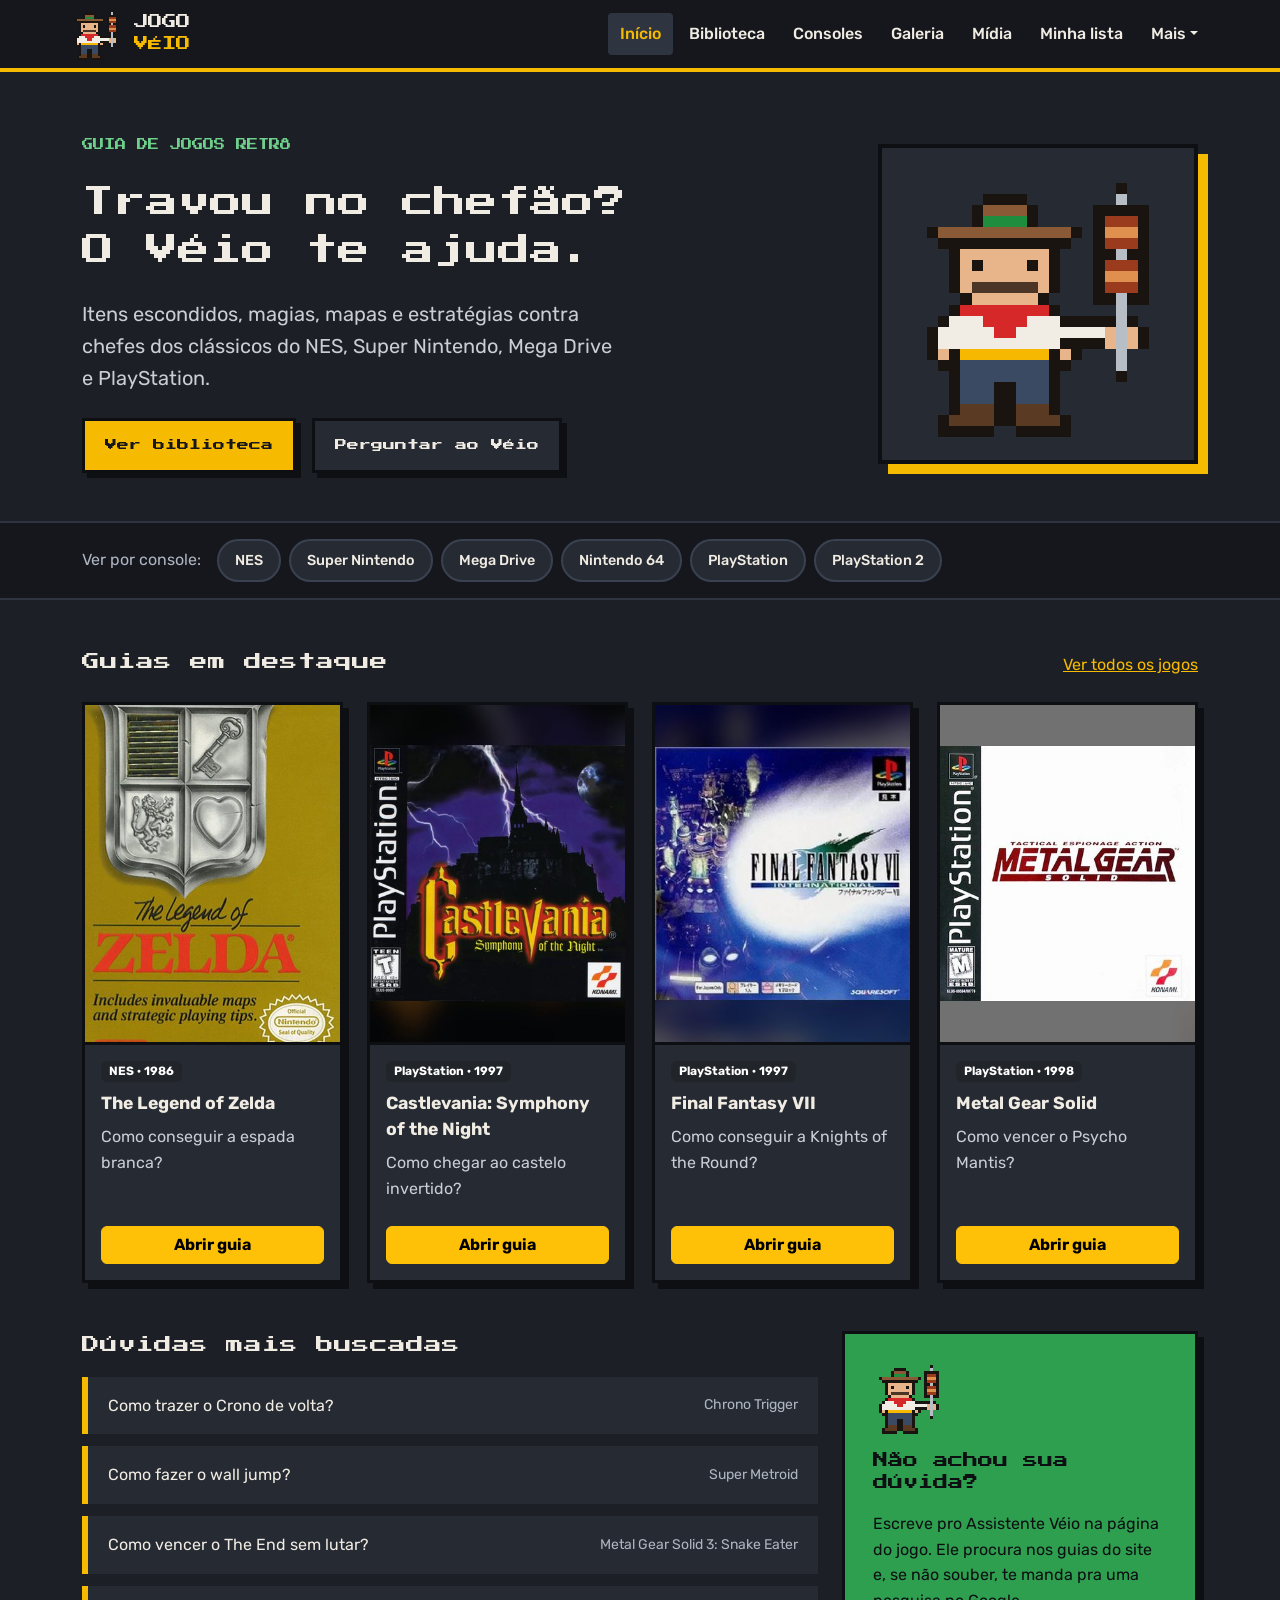
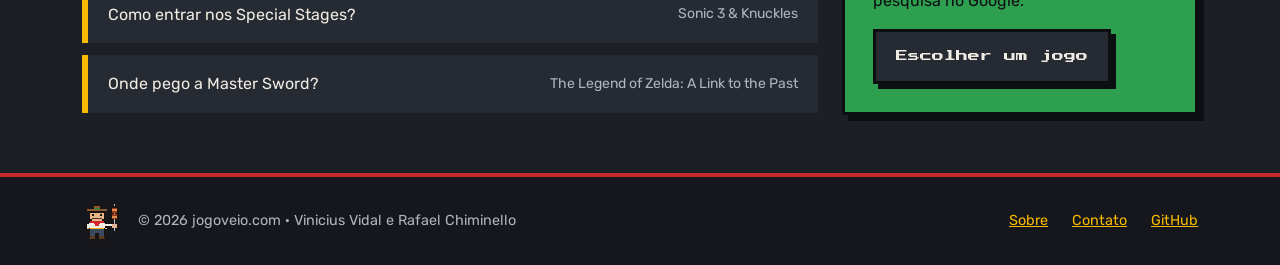
==== index.html @ 81c116ad "Primeira versão do Jogo Véio" ====
<!DOCTYPE html>
<html lang="pt-BR">
<head>
  <meta charset="UTF-8">
  <meta name="viewport" content="width=device-width, initial-scale=1.0">
  <title>Jogo Véio | Guia de jogos retrô</title>
  <link rel="icon" href="img/favicon.png">
  <link rel="stylesheet" href="css/bootstrap.min.css">
  <link rel="stylesheet" href="css/estilo.css">
</head>
<body>
  <header id="topo">
    <nav class="navbar navbar-expand-lg navbar-dark container py-2">
      <a class="marca" href="index.html">
        <img class="pixelado" src="img/logo.png" alt="Logo do Jogo Véio: gaúcho em pixel art segurando um espeto">
        <span class="marca-nome">JOGO<br><span>VÉIO</span></span>
      </a>
      <button class="navbar-toggler" type="button" data-bs-toggle="collapse" data-bs-target="#menu" aria-controls="menu" aria-expanded="false" aria-label="Abrir menu">
        <span class="navbar-toggler-icon"></span>
      </button>
      <div class="collapse navbar-collapse justify-content-end" id="menu">
        <ul class="navbar-nav gap-1 mt-3 mt-lg-0">
          <li class="nav-item"><a class="menu-link d-block ativo" href="index.html">Início</a></li>
          <li class="nav-item"><a class="menu-link d-block" href="biblioteca.html">Biblioteca</a></li>
          <li class="nav-item"><a class="menu-link d-block" href="consoles.html">Consoles</a></li>
          <li class="nav-item"><a class="menu-link d-block" href="galeria.html">Galeria</a></li>
          <li class="nav-item"><a class="menu-link d-block" href="midia.html">Mídia</a></li>
          <li class="nav-item"><a class="menu-link d-block" href="minha-lista.html">Minha lista</a></li>
          <li class="nav-item dropdown">
            <a class="menu-link d-block dropdown-toggle" href="#" role="button" data-bs-toggle="dropdown" aria-expanded="false">Mais</a>
            <ul class="dropdown-menu dropdown-menu-end">
              <li><a class="dropdown-item" href="comparativo.html">Comparativo</a></li>
              <li><a class="dropdown-item" href="sobre.html">Sobre</a></li>
              <li><a class="dropdown-item" href="contato.html">Contato</a></li>
              <li><hr class="dropdown-divider"></li>
              <li><a class="dropdown-item" href="https://retroachievements.org" target="_blank" rel="noopener">RetroAchievements</a></li>
              <li><a class="dropdown-item" href="https://github.com" target="_blank" rel="noopener">GitHub do projeto</a></li>
            </ul>
          </li>
        </ul>
      </div>
    </nav>
  </header>
  <main>
    <section id="destaque">
      <div class="container d-flex flex-wrap align-items-center justify-content-between gap-5">
        <div class="d-flex flex-column gap-4" style="flex: 1 1 30rem;">
          <p class="destaque-sub m-0">GUIA DE JOGOS RETRÔ</p>
          <h1 class="m-0">Travou no chefão?<br>O Véio te ajuda.</h1>
          <p class="texto-suave fs-5 m-0" style="max-width: 34rem;">Itens escondidos, magias, mapas e estratégias contra chefes dos clássicos do NES, Super Nintendo, Mega Drive e PlayStation.</p>
          <div class="d-flex flex-wrap gap-3">
            <a class="botao-pixel botao-amarelo" href="biblioteca.html">Ver biblioteca</a>
            <a class="botao-pixel botao-escuro" href="jogo.html?id=zelda#assistente">Perguntar ao Véio</a>
          </div>
        </div>
        <div class="moldura-logo mx-auto mx-lg-0">
          <img class="pixelado" src="img/logo.png" alt="">
        </div>
      </div>
    </section>

    <section class="faixa-consoles py-3" aria-label="Filtrar por console">
      <div class="container d-flex flex-wrap align-items-center gap-2">
        <span class="texto-apagado me-2">Ver por console:</span>
        <a class="pilula" href="biblioteca.html?console=NES">NES</a>
        <a class="pilula" href="biblioteca.html?console=Super Nintendo">Super Nintendo</a>
        <a class="pilula" href="biblioteca.html?console=Mega Drive">Mega Drive</a>
        <a class="pilula" href="biblioteca.html?console=Nintendo 64">Nintendo 64</a>
        <a class="pilula" href="biblioteca.html?console=PlayStation">PlayStation</a>
        <a class="pilula" href="biblioteca.html?console=PlayStation 2">PlayStation 2</a>
      </div>
    </section>

    <section class="container py-5">
      <div class="d-flex flex-wrap justify-content-between align-items-baseline gap-2 mb-2">
        <h2>Guias em destaque</h2>
        <a href="biblioteca.html">Ver todos os jogos</a>
      </div>
      <div class="row g-4" id="destaques"></div>
    </section>

    <section class="container pb-5">
      <div class="row g-4">
        <div class="col-lg-8">
          <h2>Dúvidas mais buscadas</h2>
          <div class="lista-duvidas" id="duvidas-populares"></div>
        </div>
        <aside class="col-lg-4">
          <div class="caixa-assistente d-flex flex-column gap-3">
            <img class="pixelado" src="img/logo.png" alt="" width="72" height="72">
            <h2 class="m-0">Não achou sua dúvida?</h2>
            <p class="m-0">Escreve pro Assistente Véio na página do jogo. Ele procura nos guias do site e, se não souber, te manda pra uma pesquisa no Google.</p>
            <a class="botao-pixel botao-escuro align-self-start" href="biblioteca.html">Escolher um jogo</a>
          </div>
        </aside>
      </div>
    </section>
  </main>

  <footer id="rodape">
    <div class="container py-4 d-flex flex-wrap gap-3 justify-content-between align-items-center">
      <div class="d-flex align-items-center gap-3">
        <img class="pixelado" src="img/logo.png" alt="">
        <span>© 2026 jogoveio.com · Vinicius Vidal e Rafael Chiminello</span>
      </div>
      <div class="d-flex gap-4">
        <a href="sobre.html">Sobre</a>
        <a href="contato.html">Contato</a>
        <a href="https://github.com" target="_blank" rel="noopener">GitHub</a>
      </div>
    </div>
  </footer>
  <script src="js/bootstrap.bundle.min.js"></script>
  <script src="js/dados.js"></script>
  <script src="js/inicio.js"></script>
</body>
</html>
---- css/estilo.css ----
/*
  Jogo Véio - jogoveio.com
  Arquivo: estilo.css
  Descrição: estilos gerais do site (cores, fontes, menu, cards, páginas e responsividade).
  Autores: Vinicius Vidal e Rafael Chiminello
  Disciplina: Desenvolvimento Front-End para Web - Universidade Positivo - 2026
*/

@font-face {
  font-family: "Press Start 2P";
  src: url("../fonts/press-start-2p.woff2") format("woff2");
  font-weight: 400;
  font-display: swap;
}

@font-face {
  font-family: "Rubik";
  src: url("../fonts/rubik-400.woff2") format("woff2");
  font-weight: 400;
  font-display: swap;
}

@font-face {
  font-family: "Rubik";
  src: url("../fonts/rubik-500.woff2") format("woff2");
  font-weight: 500;
  font-display: swap;
}

@font-face {
  font-family: "Rubik";
  src: url("../fonts/rubik-700.woff2") format("woff2");
  font-weight: 700;
  font-display: swap;
}

:root {
  --fundo: #1C1F25;
  --fundo-escuro: #15171C;
  --superficie: #262B33;
  --superficie-2: #2F3540;
  --borda: #3A4150;
  --texto: #F1ECE3;
  --texto-suave: #C9CED6;
  --texto-apagado: #AEB5C1;
  --amarelo: #F6BA00;
  --amarelo-claro: #FFD34D;
  --verde: #2E9E4F;
  --verde-claro: #6FD08C;
  --vermelho: #C62B2B;
  --preto: #0D0F12;
  --fonte-pixel: "Press Start 2P", "Courier New", monospace;
  --fonte-texto: "Rubik", "Segoe UI", Arial, sans-serif;
}

body {
  background-color: var(--fundo);
  color: var(--texto);
  font-family: var(--fonte-texto);
  font-size: 1rem;
  line-height: 1.6;
  min-height: 100vh;
  display: flex;
  flex-direction: column;
}

main {
  flex: 1;
}

h1,
h2,
h3 {
  font-family: var(--fonte-pixel);
  line-height: 1.5;
  font-weight: 400;
}

h1 {
  font-size: 1.6rem;
}

h2 {
  font-size: 1.1rem;
  margin-bottom: 1.25rem;
}

h3 {
  font-size: 0.85rem;
}

a {
  color: var(--amarelo);
}

a:hover {
  color: var(--amarelo-claro);
}

img {
  max-width: 100%;
}

:focus-visible {
  outline: 3px solid var(--amarelo);
  outline-offset: 2px;
}

.pixelado {
  image-rendering: pixelated;
}

.texto-suave {
  color: var(--texto-suave);
}

.texto-apagado {
  color: var(--texto-apagado);
}

#topo {
  background-color: var(--fundo-escuro);
  border-bottom: 4px solid var(--amarelo);
}

.marca {
  display: flex;
  align-items: center;
  gap: 0.75rem;
  color: var(--texto);
  text-decoration: none;
}

.marca:hover {
  color: var(--texto);
}

.marca img {
  width: 52px;
  height: 52px;
}

.marca-nome {
  font-family: var(--fonte-pixel);
  font-size: 0.9rem;
  line-height: 1.5;
}

.marca-nome span {
  color: var(--amarelo);
}

.menu-link {
  color: var(--texto);
  font-weight: 500;
  padding: 0.5rem 0.75rem;
  border-radius: 4px;
  text-decoration: none;
  transition: background-color 0.15s, color 0.15s;
}

.menu-link:hover,
.menu-link.ativo {
  background-color: var(--superficie-2);
  color: var(--amarelo);
}

.navbar-toggler {
  border: 2px solid var(--borda);
}

.dropdown-menu {
  background-color: var(--superficie);
  border: 2px solid var(--borda);
}

.dropdown-item {
  color: var(--texto);
}

.dropdown-item:hover,
.dropdown-item:focus {
  background-color: var(--superficie-2);
  color: var(--amarelo);
}

.botao-pixel {
  display: inline-block;
  font-family: var(--fonte-pixel);
  font-size: 0.75rem;
  line-height: 1.4;
  padding: 1rem 1.25rem;
  border: 3px solid var(--preto);
  box-shadow: 5px 5px 0 var(--preto);
  text-decoration: none;
  cursor: pointer;
  transition: transform 0.1s, box-shadow 0.1s;
}

.botao-pixel:hover {
  transform: translate(2px, 2px);
  box-shadow: 3px 3px 0 var(--preto);
}

.botao-amarelo {
  background-color: var(--amarelo);
  color: var(--fundo-escuro);
}

.botao-amarelo:hover {
  color: var(--fundo-escuro);
}

.botao-escuro {
  background-color: var(--superficie);
  color: var(--texto);
}

.botao-escuro:hover {
  color: var(--texto);
}

.botao-verde {
  background-color: var(--verde);
  color: var(--fundo-escuro);
}

#destaque {
  padding: 4rem 0 3rem;
}

#destaque h1 {
  font-size: 2rem;
}

.destaque-sub {
  color: var(--verde-claro);
  font-family: var(--fonte-pixel);
  font-size: 0.7rem;
}

.moldura-logo {
  width: 320px;
  max-width: 100%;
  aspect-ratio: 1 / 1;
  background-color: var(--superficie);
  border: 4px solid var(--preto);
  box-shadow: 10px 10px 0 var(--amarelo);
  display: flex;
  align-items: center;
  justify-content: center;
}

.moldura-logo img {
  width: 85%;
}

.faixa-consoles {
  background-color: var(--fundo-escuro);
  border-top: 2px solid var(--superficie-2);
  border-bottom: 2px solid var(--superficie-2);
}

.pilula {
  background-color: var(--superficie);
  color: var(--texto);
  border: 2px solid var(--borda);
  border-radius: 999px;
  padding: 0.5rem 1rem;
  font-size: 0.9rem;
  font-weight: 500;
  text-decoration: none;
  white-space: nowrap;
  cursor: pointer;
}

.pilula:hover {
  border-color: var(--amarelo);
  color: var(--amarelo);
}

.pilula.ativa {
  background-color: var(--amarelo);
  border-color: var(--amarelo);
  color: var(--fundo-escuro);
}

.card-jogo {
  background-color: var(--superficie);
  border: 3px solid var(--preto);
  border-radius: 0;
  box-shadow: 6px 6px 0 var(--preto);
  color: var(--texto);
  height: 100%;
}

.card-jogo .card-img-top {
  border-radius: 0;
  aspect-ratio: 3 / 4;
  object-fit: cover;
  object-position: center;
  border-bottom: 3px solid var(--preto);
}

.card-jogo .card-title {
  font-family: var(--fonte-texto);
  font-size: 1.1rem;
  font-weight: 700;
}

.lista-duvidas a {
  display: flex;
  justify-content: space-between;
  align-items: center;
  gap: 1rem;
  background-color: var(--superficie);
  color: var(--texto);
  text-decoration: none;
  padding: 1rem 1.25rem;
  border-left: 6px solid var(--amarelo);
  margin-bottom: 0.75rem;
}

.lista-duvidas a:hover {
  background-color: var(--superficie-2);
}

.caixa-assistente {
  background-color: var(--verde);
  color: var(--preto);
  border: 3px solid var(--preto);
  box-shadow: 6px 6px 0 var(--preto);
  padding: 1.75rem;
}

.caixa-assistente h2 {
  font-size: 0.95rem;
}

.campo-busca {
  background-color: var(--superficie);
  color: var(--texto);
  border: 2px solid var(--borda);
  border-radius: 4px;
  min-height: 48px;
}

.campo-busca::placeholder {
  color: var(--texto-apagado);
}

.campo-busca:focus {
  background-color: var(--superficie);
  color: var(--texto);
  border-color: var(--amarelo);
  box-shadow: none;
}

.form-label {
  color: var(--texto-apagado);
  font-size: 0.9rem;
}

.grade-capas {
  display: grid;
  grid-template-columns: repeat(auto-fill, minmax(160px, 1fr));
  gap: 1.5rem;
}

.capa-link {
  display: flex;
  flex-direction: column;
  gap: 0.4rem;
  color: var(--texto);
  text-decoration: none;
}

.capa-link img {
  aspect-ratio: 2 / 3;
  width: 100%;
  object-fit: cover;
  transition: transform 0.15s, box-shadow 0.15s;
}

.capa-link:hover {
  color: var(--amarelo);
}

.capa-link:hover img {
  transform: translateY(-6px);
  box-shadow: 0 0 0 3px var(--amarelo);
}

.capa-nome {
  font-weight: 500;
  font-size: 0.95rem;
  line-height: 1.3;
}

.capa-info {
  font-size: 0.85rem;
  color: var(--texto-apagado);
}

.contador {
  display: flex;
  align-items: center;
  gap: 1rem;
  font-family: var(--fonte-pixel);
  font-size: 0.7rem;
  color: var(--texto-apagado);
}

.contador::after {
  content: "";
  flex: 1;
  height: 2px;
  background-color: var(--superficie-2);
}

.alert-escuro {
  background-color: var(--superficie);
  color: var(--texto);
  border: 2px solid var(--borda);
}

#rodape {
  background-color: var(--fundo-escuro);
  border-top: 4px solid var(--vermelho);
  color: var(--texto-apagado);
  font-size: 0.9rem;
}

#rodape img {
  width: 40px;
  height: 40px;
}

@media (max-width: 575.98px) {
  h1 {
    font-size: 1.2rem;
  }

  #destaque {
    padding: 2rem 0;
  }

  #destaque h1 {
    font-size: 1.25rem;
  }

  .moldura-logo {
    width: 160px;
    box-shadow: 6px 6px 0 var(--amarelo);
  }

  .faixa-consoles .d-flex {
    flex-wrap: nowrap !important;
    overflow-x: auto;
  }

  .grade-capas {
    grid-template-columns: repeat(2, 1fr);
    gap: 1rem;
  }

  .botao-pixel {
    display: block;
    text-align: center;
  }
}

@media (prefers-reduced-motion: reduce) {
  * {
    transition: none !important;
  }
}

.numero {
  display: flex;
  flex-direction: column;
  align-items: center;
  gap: 0.25rem;
  min-width: 140px;
}

.numero-valor {
  font-family: var(--fonte-pixel);
  font-size: 1.75rem;
  color: var(--amarelo);
}

.numero-rotulo {
  color: var(--texto-apagado);
  font-size: 0.95rem;
}

.cartao-equipe {
  background-color: var(--superficie);
  border: 3px solid var(--preto);
  box-shadow: 6px 6px 0 var(--preto);
  padding: 1.5rem;
  height: 100%;
}

.avatar-pixel {
  flex: 0 0 auto;
  width: 72px;
  height: 72px;
  display: flex;
  align-items: center;
  justify-content: center;
  background-color: var(--amarelo);
  color: var(--preto);
  border: 3px solid var(--preto);
  font-family: var(--fonte-pixel);
  font-size: 1rem;
}

.contadores {
  display: flex;
  flex-wrap: wrap;
  gap: 1rem;
}

.contador-status {
  flex: 1 1 140px;
  background-color: var(--superficie);
  border-top: 5px solid var(--borda);
  padding: 1rem 1.25rem;
  display: flex;
  flex-direction: column;
}

.contador-status strong {
  font-family: var(--fonte-pixel);
  font-size: 1.4rem;
  font-weight: 400;
}

.status-quero {
  border-top-color: var(--amarelo);
}

.status-jogando {
  border-top-color: #4D8FE8;
}

.status-zerado {
  border-top-color: var(--verde);
}

.caixa-formulario {
  background-color: var(--superficie);
  border: 3px solid var(--preto);
  box-shadow: 6px 6px 0 var(--preto);
  padding: 1.5rem;
}

.item-lista {
  display: flex;
  gap: 1rem;
  background-color: var(--superficie);
  border: 3px solid var(--preto);
  box-shadow: 5px 5px 0 var(--preto);
  padding: 1rem;
  height: 100%;
}

.item-lista img {
  width: 96px;
  flex: 0 0 96px;
  aspect-ratio: 2 / 3;
  object-fit: cover;
  border: 2px solid var(--preto);
  align-self: flex-start;
}

.item-lista .form-select,
.item-lista .form-control {
  min-height: 40px;
}

.etiqueta-status {
  display: inline-block;
  font-size: 0.8rem;
  font-weight: 700;
  padding: 0.2rem 0.6rem;
  color: var(--preto);
}

@media (max-width: 575.98px) {
  .numero-valor {
    font-size: 1.3rem;
  }

  .item-lista img {
    width: 72px;
    flex-basis: 72px;
  }
}

.form-select.campo-busca {
  --bs-form-select-bg-img: url("data:image/svg+xml,%3csvg xmlns='http://www.w3.org/2000/svg' viewBox='0 0 16 16'%3e%3cpath fill='none' stroke='%23F1ECE3' stroke-linecap='round' stroke-linejoin='round' stroke-width='2' d='m2 5 6 6 6-6'/%3e%3c/svg%3e");
}

.btn-outline-danger {
  --bs-btn-color: #FF8A8A;
  --bs-btn-border-color: #FF8A8A;
  --bs-btn-hover-bg: #C62B2B;
  --bs-btn-hover-border-color: #C62B2B;
  --bs-btn-hover-color: #FFFFFF;
}

.tabela-veio {
  --bs-table-bg: var(--superficie);
  --bs-table-color: var(--texto);
  --bs-table-hover-bg: var(--superficie-2);
  --bs-table-hover-color: var(--texto);
  --bs-table-border-color: var(--borda);
  border: 3px solid var(--preto);
  box-shadow: 6px 6px 0 var(--preto);
  margin-bottom: 1rem;
}

.tabela-veio thead th {
  background-color: var(--fundo-escuro);
  color: var(--amarelo);
  white-space: nowrap;
}

.tabela-veio a {
  font-weight: 500;
}

#tabela-jogos tbody th {
  font-weight: 500;
  min-width: 220px;
}

.botao-coluna {
  background: none;
  border: 0;
  padding: 0;
  color: inherit;
  font-weight: 700;
  cursor: pointer;
}

.botao-coluna:hover {
  text-decoration: underline;
}

.tabela-duelo th[scope="row"] {
  color: var(--texto-apagado);
  font-weight: 500;
  width: 22%;
}

.tabela-duelo td {
  width: 39%;
}

.capa-duelo {
  width: 110px;
  aspect-ratio: 2 / 3;
  object-fit: cover;
  border: 2px solid var(--preto);
}

.grade-galeria {
  display: grid;
  grid-template-columns: repeat(auto-fill, minmax(220px, 1fr));
  grid-auto-flow: dense;
  gap: 1rem;
}

.item-galeria {
  margin: 0;
  display: flex;
  flex-direction: column;
  gap: 0.4rem;
}

.item-galeria:nth-child(7n + 1) {
  grid-column: span 2;
  grid-row: span 2;
}

.item-galeria button {
  flex: 1;
  padding: 0;
  border: 3px solid var(--preto);
  background-color: var(--fundo-escuro);
  cursor: zoom-in;
  overflow: hidden;
}

.item-galeria img {
  display: block;
  width: 100%;
  height: 100%;
  aspect-ratio: 4 / 3;
  object-fit: cover;
  transition: transform 0.2s;
}

.item-galeria button:hover img,
.item-galeria button:focus-visible img {
  transform: scale(1.05);
}

.item-galeria figcaption {
  display: flex;
  flex-direction: column;
  font-size: 0.85rem;
  line-height: 1.3;
}

.item-galeria figcaption span {
  color: var(--texto-apagado);
}

.caixa-ampliada {
  width: min(960px, 94vw);
  padding: 0;
  background-color: var(--fundo-escuro);
  color: var(--texto);
  border: 4px solid var(--amarelo);
}

.caixa-ampliada::backdrop {
  background-color: rgba(0, 0, 0, 0.85);
}

.caixa-ampliada img {
  display: block;
  width: 100%;
  max-height: 72vh;
  object-fit: contain;
  background-color: #000000;
}

.rodape-ampliada {
  display: flex;
  justify-content: space-between;
  align-items: center;
  gap: 1rem;
  padding: 0.75rem 1rem;
}

.fechar-ampliada {
  position: absolute;
  top: 0.5rem;
  right: 0.5rem;
  width: 44px;
  height: 44px;
  background-color: var(--fundo-escuro);
  color: var(--texto);
  border: 2px solid var(--borda);
  font-size: 1.5rem;
  line-height: 1;
  cursor: pointer;
}

@media (max-width: 575.98px) {
  .grade-galeria {
    grid-template-columns: repeat(2, 1fr);
    gap: 0.75rem;
  }

  .item-galeria:nth-child(7n + 1) {
    grid-column: span 2;
    grid-row: auto;
  }
}
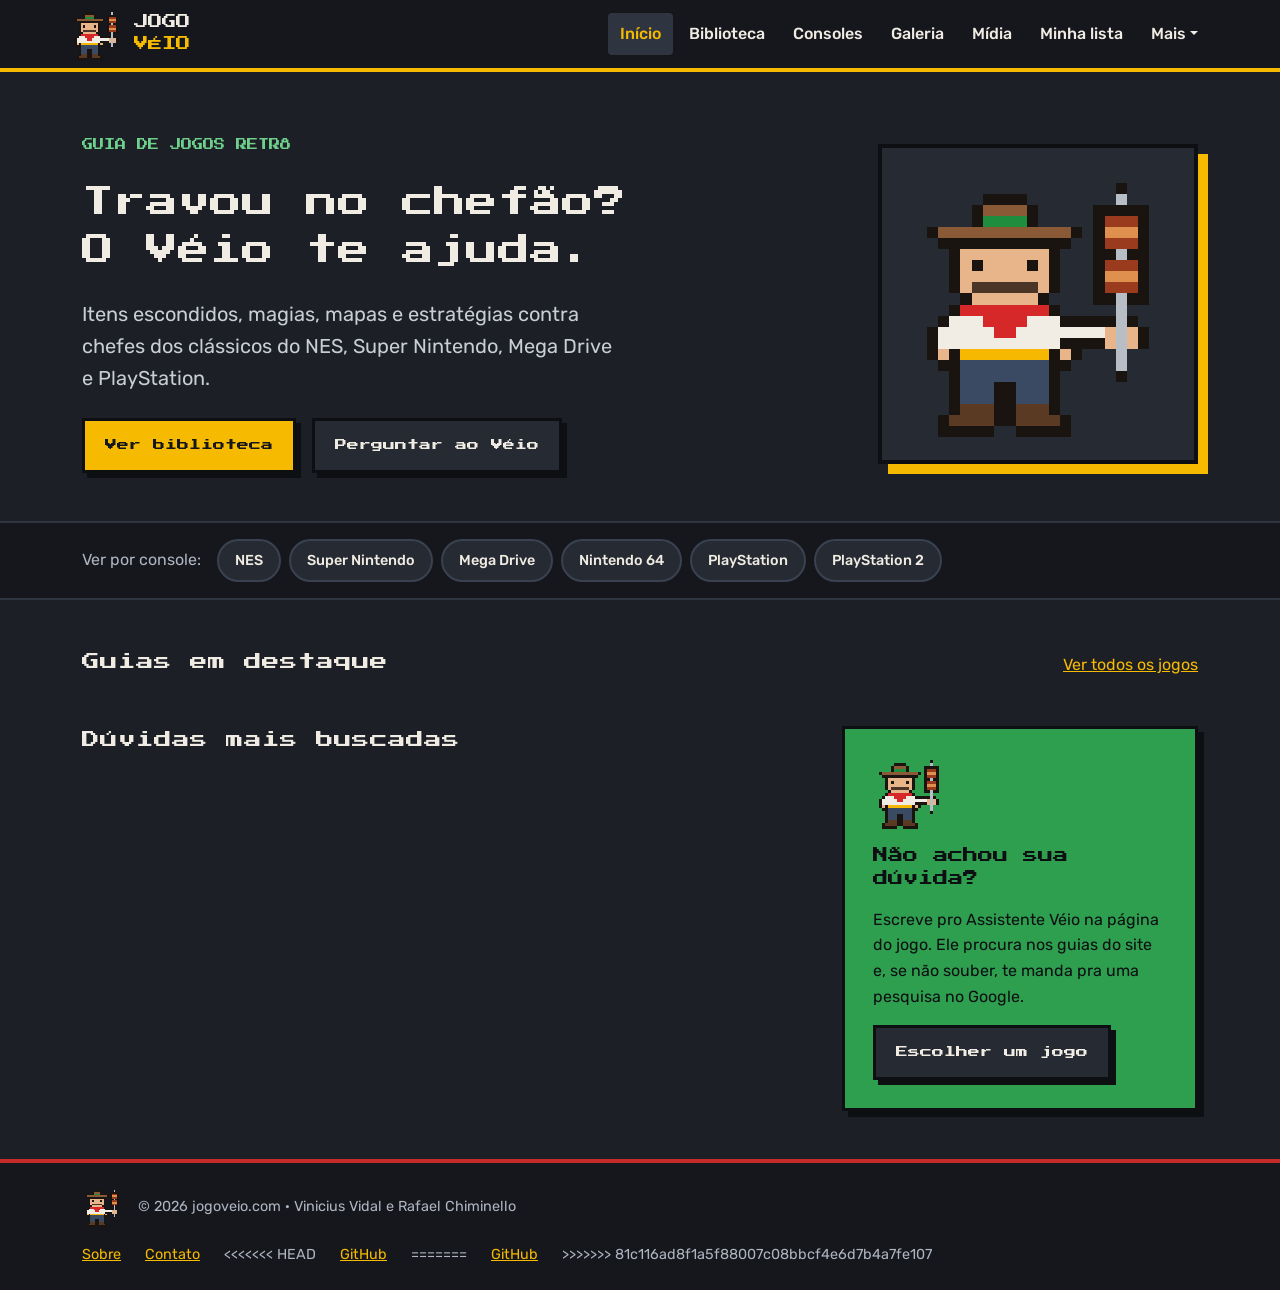
==== commit e12c2fc6: "Versão final do Jogo Véio" ====
--- a/index.html
+++ b/index.html
@@ -34,7 +34,11 @@
               <li><a class="dropdown-item" href="contato.html">Contato</a></li>
               <li><hr class="dropdown-divider"></li>
               <li><a class="dropdown-item" href="https://retroachievements.org" target="_blank" rel="noopener">RetroAchievements</a></li>
+<<<<<<< HEAD
+              <li><a class="dropdown-item" href="https://github.com/viniciusvidall27-beep/jogo_veio" target="_blank" rel="noopener">GitHub do projeto</a></li>
+=======
               <li><a class="dropdown-item" href="https://github.com" target="_blank" rel="noopener">GitHub do projeto</a></li>
+>>>>>>> 81c116ad8f1a5f88007c08bbcf4e6d7b4a7fe107
             </ul>
           </li>
         </ul>
@@ -106,7 +110,11 @@
       <div class="d-flex gap-4">
         <a href="sobre.html">Sobre</a>
         <a href="contato.html">Contato</a>
+<<<<<<< HEAD
+        <a href="https://github.com/viniciusvidall27-beep/jogo_veio" target="_blank" rel="noopener">GitHub</a>
+=======
         <a href="https://github.com" target="_blank" rel="noopener">GitHub</a>
+>>>>>>> 81c116ad8f1a5f88007c08bbcf4e6d7b4a7fe107
       </div>
     </div>
   </footer>
--- a/css/estilo.css
+++ b/css/estilo.css
@@ -774,3 +774,290 @@
     grid-row: auto;
   }
 }
+<<<<<<< HEAD
+
+.tabela-duelo .linha-idade {
+  color: var(--amarelo);
+  padding-top: 0.9rem;
+  padding-bottom: 0.9rem;
+}
+
+.linha-tempo {
+  list-style: none;
+  margin: 0;
+  padding: 0;
+  display: flex;
+  justify-content: space-between;
+  position: relative;
+}
+
+.linha-tempo::before {
+  content: "";
+  position: absolute;
+  left: 0;
+  right: 0;
+  top: 2.15rem;
+  height: 4px;
+  background-color: var(--borda);
+}
+
+.ponto-tempo {
+  position: relative;
+  display: flex;
+  flex-direction: column;
+  align-items: center;
+  gap: 1.4rem;
+  text-align: center;
+  flex: 1;
+}
+
+.ponto-tempo::after {
+  content: "";
+  position: absolute;
+  top: 1.75rem;
+  width: 20px;
+  height: 20px;
+  background-color: var(--amarelo);
+  border: 3px solid var(--preto);
+}
+
+.ano-tempo {
+  font-family: var(--fonte-pixel);
+  font-size: 0.8rem;
+  color: var(--amarelo);
+}
+
+.ponto-tempo a {
+  color: var(--texto);
+  font-weight: 500;
+  text-decoration: none;
+}
+
+.ponto-tempo a:hover {
+  color: var(--amarelo);
+}
+
+.card-console .card-img-top {
+  aspect-ratio: 16 / 9;
+  object-fit: contain;
+  background-color: var(--fundo-escuro);
+}
+
+.foto-reserva {
+  aspect-ratio: 16 / 9;
+  display: flex;
+  align-items: center;
+  justify-content: center;
+  background-color: var(--fundo-escuro);
+  border-bottom: 3px solid var(--preto);
+  color: var(--texto-apagado);
+  font-family: var(--fonte-pixel);
+  font-size: 0.9rem;
+  text-align: center;
+  padding: 1rem;
+}
+
+@media (max-width: 767.98px) {
+  .linha-tempo {
+    flex-direction: column;
+    gap: 1.25rem;
+    padding-left: 2.5rem;
+  }
+
+  .linha-tempo::before {
+    left: 0.6rem;
+    right: auto;
+    top: 0;
+    bottom: 0;
+    width: 4px;
+    height: auto;
+  }
+
+  .ponto-tempo {
+    flex-direction: row;
+    align-items: center;
+    gap: 1rem;
+    text-align: left;
+  }
+
+  .ponto-tempo::after {
+    top: auto;
+    left: -2.4rem;
+  }
+}
+
+.radio-tocando {
+  background-color: var(--superficie);
+  border: 3px solid var(--preto);
+  box-shadow: 6px 6px 0 var(--amarelo);
+  padding: 1.5rem;
+  height: 100%;
+}
+
+.radio-capa {
+  display: block;
+  width: 160px;
+  aspect-ratio: 2 / 3;
+  object-fit: cover;
+  border: 3px solid var(--preto);
+  margin-bottom: 1rem;
+}
+
+.rotulo-radio {
+  margin: 0;
+  font-family: var(--fonte-pixel);
+  font-size: 0.65rem;
+  color: var(--amarelo);
+}
+
+.radio-musica {
+  margin: 0.5rem 0 0.25rem;
+  font-family: var(--fonte-texto);
+  font-size: 1.4rem;
+  font-weight: 700;
+}
+
+.lista-radio {
+  list-style: none;
+  margin: 0;
+  padding: 0;
+  display: flex;
+  flex-direction: column;
+  gap: 0.6rem;
+}
+
+.faixa-radio {
+  width: 100%;
+  display: flex;
+  align-items: center;
+  gap: 1rem;
+  padding: 0.6rem 0.8rem;
+  background-color: var(--superficie);
+  color: var(--texto);
+  border: 2px solid var(--borda);
+  text-align: left;
+  cursor: pointer;
+}
+
+.faixa-radio:hover {
+  border-color: var(--amarelo);
+}
+
+.faixa-radio.ativa {
+  border-color: var(--amarelo);
+  background-color: var(--superficie-2);
+  box-shadow: inset 6px 0 0 var(--amarelo);
+}
+
+.faixa-radio img {
+  width: 44px;
+  aspect-ratio: 2 / 3;
+  object-fit: cover;
+  border: 2px solid var(--preto);
+}
+
+.faixa-texto {
+  display: flex;
+  flex-direction: column;
+  line-height: 1.3;
+}
+
+.faixa-texto span {
+  font-size: 0.85rem;
+  color: var(--texto-apagado);
+}
+
+.card-video {
+  margin: 0;
+  background-color: var(--superficie);
+  border: 3px solid var(--preto);
+  box-shadow: 6px 6px 0 var(--preto);
+}
+
+.card-video video {
+  display: block;
+  width: 100%;
+  aspect-ratio: 16 / 9;
+  background-color: #000000;
+}
+
+.card-video figcaption {
+  display: flex;
+  flex-direction: column;
+  gap: 0.25rem;
+  padding: 1rem;
+}
+
+.card-video figcaption span {
+  color: var(--texto-apagado);
+  font-size: 0.9rem;
+}
+
+.form-contato .form-control,
+.form-contato .form-select {
+  background-color: var(--superficie-2);
+  color: var(--texto);
+  border: 2px solid var(--borda);
+  border-radius: 4px;
+  min-height: 46px;
+}
+
+.form-contato .form-control::placeholder {
+  color: var(--texto-apagado);
+}
+
+.form-contato .form-control:hover,
+.form-contato .form-select:hover {
+  border-color: var(--texto-apagado);
+}
+
+.form-contato .form-control:focus,
+.form-contato .form-select:focus {
+  background-color: var(--superficie-2);
+  color: var(--texto);
+  border-color: var(--amarelo);
+  box-shadow: 0 0 0 3px rgba(246, 186, 0, 0.25);
+}
+
+.form-contato .form-control:invalid:not(:placeholder-shown),
+.form-contato.tentou-enviar .form-control:invalid,
+.form-contato.tentou-enviar .form-select:invalid {
+  border-color: #FF8A8A;
+}
+
+.form-contato .form-control:valid:not(:placeholder-shown) {
+  border-color: var(--verde);
+}
+
+.erro-campo {
+  display: none;
+  margin-top: 0.3rem;
+  font-size: 0.85rem;
+  color: #FF8A8A;
+}
+
+.form-contato .form-control:invalid:not(:placeholder-shown) + .erro-campo,
+.form-contato.tentou-enviar .form-control:invalid + .erro-campo,
+.form-contato.tentou-enviar .form-select:invalid + .erro-campo,
+.form-contato.tentou-enviar textarea:invalid + div .erro-campo,
+.form-contato textarea:invalid:not(:placeholder-shown) + div .erro-campo {
+  display: block;
+}
+
+.bloco-contato {
+  background-color: var(--superficie);
+  border-left: 6px solid var(--amarelo);
+  padding: 1.25rem 1.5rem;
+}
+
+.lista-historico {
+  padding-left: 1.1rem;
+  font-size: 0.9rem;
+  color: var(--texto-suave);
+}
+
+.form-contato .form-select {
+  --bs-form-select-bg-img: url("data:image/svg+xml,%3csvg xmlns='http://www.w3.org/2000/svg' viewBox='0 0 16 16'%3e%3cpath fill='none' stroke='%23F1ECE3' stroke-linecap='round' stroke-linejoin='round' stroke-width='2' d='m2 5 6 6 6-6'/%3e%3c/svg%3e");
+}
+=======
+>>>>>>> 81c116ad8f1a5f88007c08bbcf4e6d7b4a7fe107
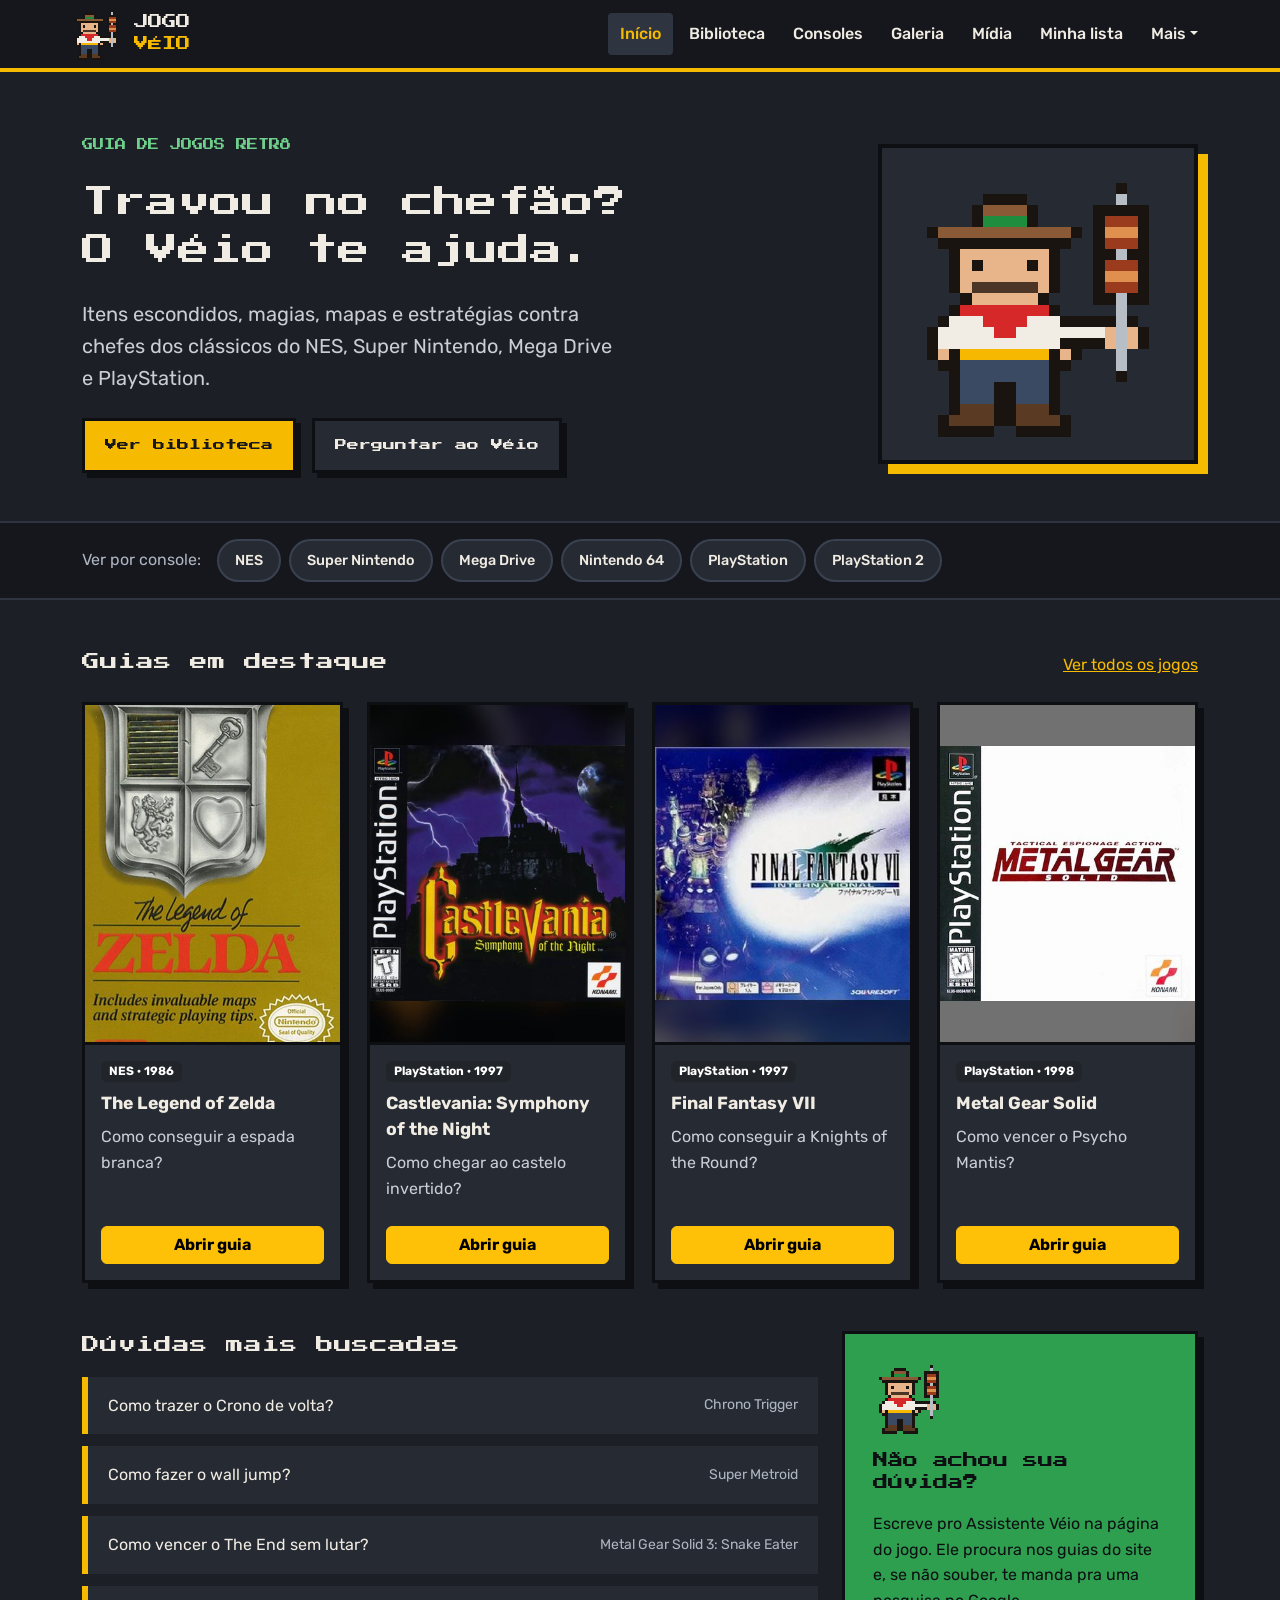
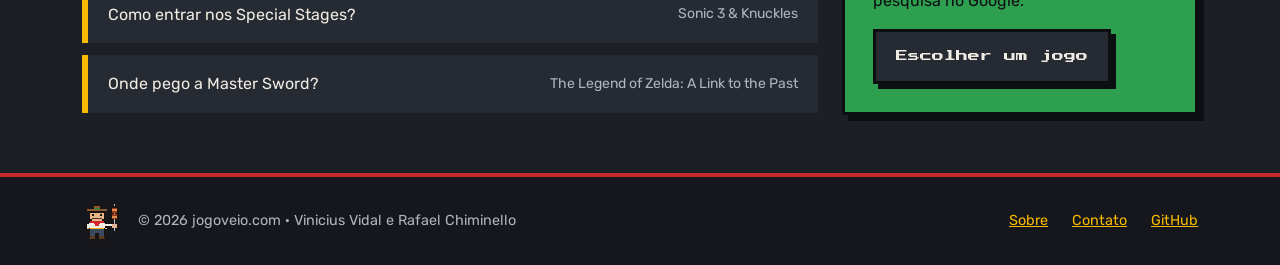
==== commit baf2e2c8: "Corrige conflitos com a versão final" ====
--- a/index.html
+++ b/index.html
@@ -34,11 +34,7 @@
               <li><a class="dropdown-item" href="contato.html">Contato</a></li>
               <li><hr class="dropdown-divider"></li>
               <li><a class="dropdown-item" href="https://retroachievements.org" target="_blank" rel="noopener">RetroAchievements</a></li>
-<<<<<<< HEAD
               <li><a class="dropdown-item" href="https://github.com/viniciusvidall27-beep/jogo_veio" target="_blank" rel="noopener">GitHub do projeto</a></li>
-=======
-              <li><a class="dropdown-item" href="https://github.com" target="_blank" rel="noopener">GitHub do projeto</a></li>
->>>>>>> 81c116ad8f1a5f88007c08bbcf4e6d7b4a7fe107
             </ul>
           </li>
         </ul>
@@ -110,11 +106,7 @@
       <div class="d-flex gap-4">
         <a href="sobre.html">Sobre</a>
         <a href="contato.html">Contato</a>
-<<<<<<< HEAD
         <a href="https://github.com/viniciusvidall27-beep/jogo_veio" target="_blank" rel="noopener">GitHub</a>
-=======
-        <a href="https://github.com" target="_blank" rel="noopener">GitHub</a>
->>>>>>> 81c116ad8f1a5f88007c08bbcf4e6d7b4a7fe107
       </div>
     </div>
   </footer>
--- a/css/estilo.css
+++ b/css/estilo.css
@@ -774,7 +774,6 @@
     grid-row: auto;
   }
 }
-<<<<<<< HEAD
 
 .tabela-duelo .linha-idade {
   color: var(--amarelo);
@@ -1059,5 +1058,3 @@
 .form-contato .form-select {
   --bs-form-select-bg-img: url("data:image/svg+xml,%3csvg xmlns='http://www.w3.org/2000/svg' viewBox='0 0 16 16'%3e%3cpath fill='none' stroke='%23F1ECE3' stroke-linecap='round' stroke-linejoin='round' stroke-width='2' d='m2 5 6 6 6-6'/%3e%3c/svg%3e");
 }
-=======
->>>>>>> 81c116ad8f1a5f88007c08bbcf4e6d7b4a7fe107
